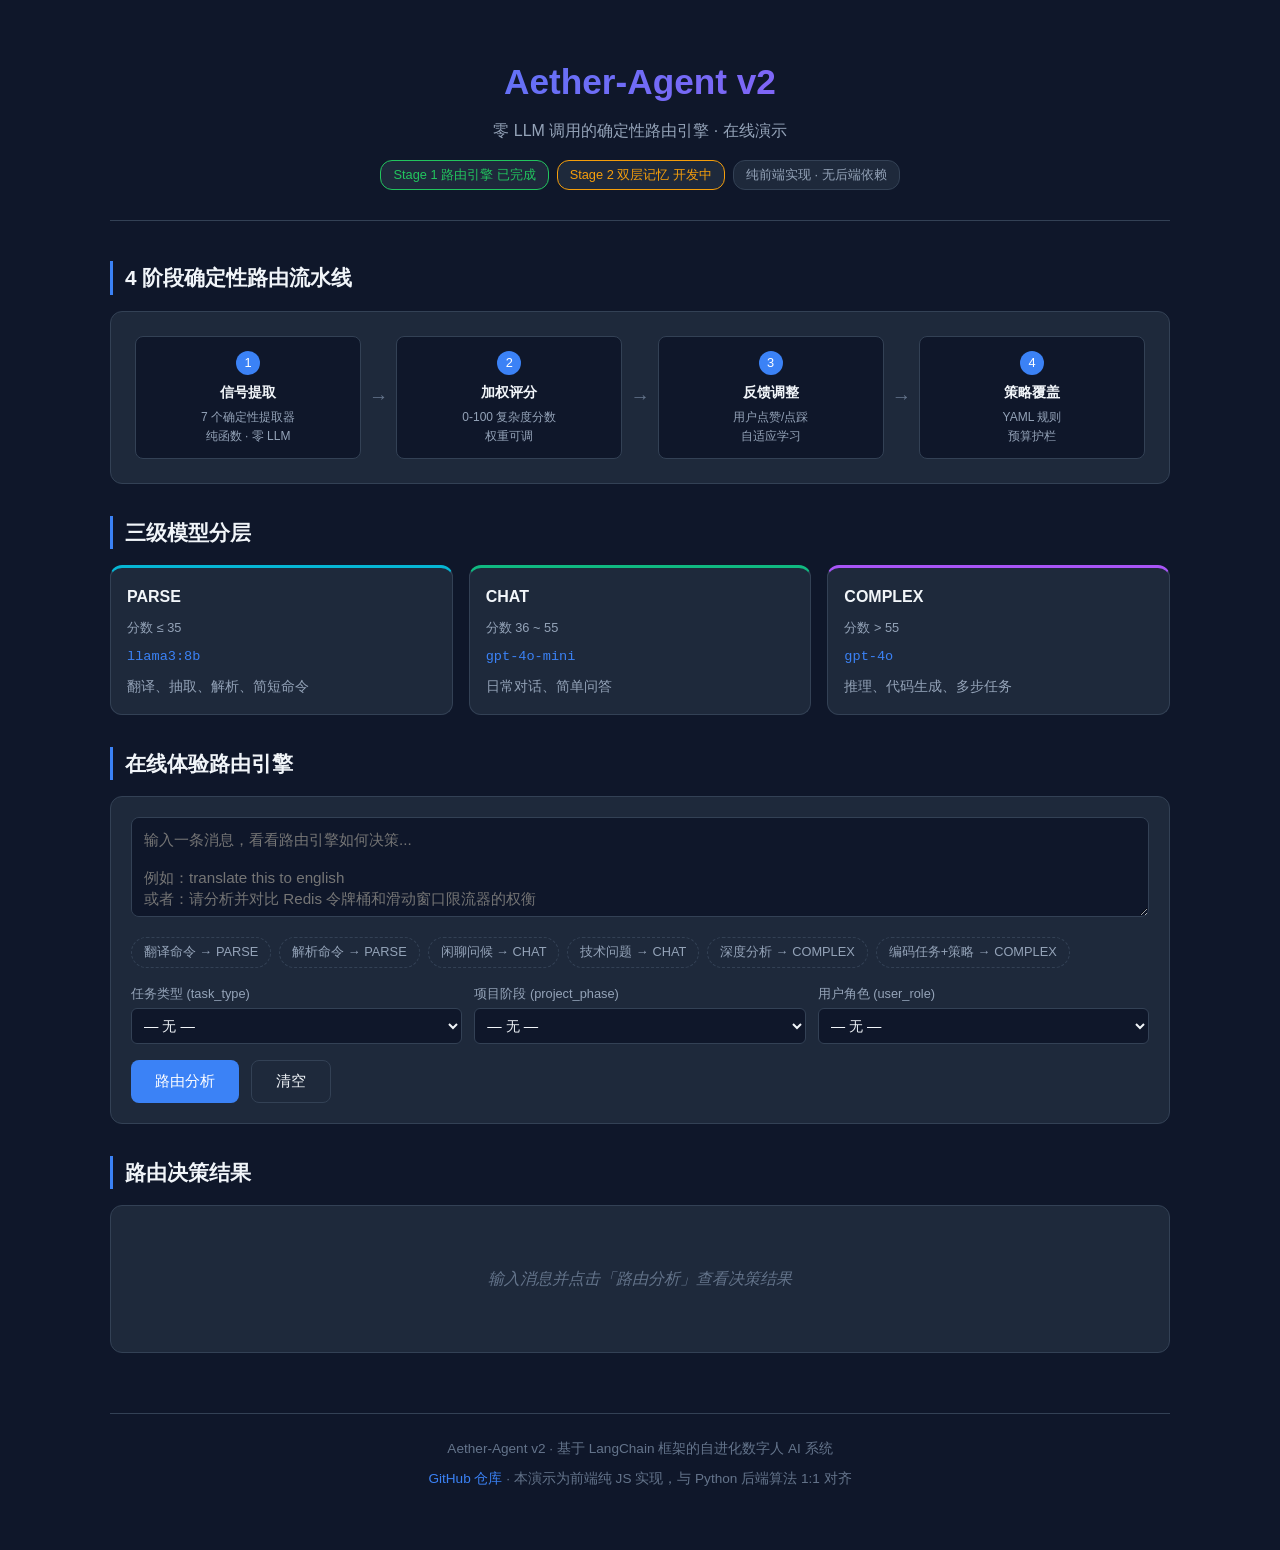
==== demo/index.html @ acd53a23 "feat: add web demo with GitHub Pages deployment. Pure HTML/JS implementation of routing engine (1:1 " ====
<!DOCTYPE html>
<html lang="zh-CN">
<head>
  <meta charset="UTF-8">
  <meta name="viewport" content="width=device-width, initial-scale=1.0">
  <title>Aether-Agent v2 — 路由引擎演示</title>
  <meta name="description" content="零 LLM 调用的确定性路由引擎在线演示">
  <link rel="stylesheet" href="css/styles.css">
</head>
<body>
  <div class="container">

    <!-- ========== Header ========== -->
    <header>
      <h1>Aether-Agent v2</h1>
      <p class="subtitle">零 LLM 调用的确定性路由引擎 · 在线演示</p>
      <div class="badges">
        <span class="badge stage-done">Stage 1 路由引擎 已完成</span>
        <span class="badge stage-wip">Stage 2 双层记忆 开发中</span>
        <span class="badge">纯前端实现 · 无后端依赖</span>
      </div>
    </header>

    <!-- ========== 架构概览 ========== -->
    <section>
      <h2>4 阶段确定性路由流水线</h2>
      <div class="architecture">
        <div class="pipeline">
          <div class="pipeline-stage">
            <div class="stage-num">1</div>
            <div class="stage-name">信号提取</div>
            <div class="stage-desc">7 个确定性提取器<br>纯函数 · 零 LLM</div>
          </div>
          <div class="pipeline-arrow">→</div>
          <div class="pipeline-stage">
            <div class="stage-num">2</div>
            <div class="stage-name">加权评分</div>
            <div class="stage-desc">0-100 复杂度分数<br>权重可调</div>
          </div>
          <div class="pipeline-arrow">→</div>
          <div class="pipeline-stage">
            <div class="stage-num">3</div>
            <div class="stage-name">反馈调整</div>
            <div class="stage-desc">用户点赞/点踩<br>自适应学习</div>
          </div>
          <div class="pipeline-arrow">→</div>
          <div class="pipeline-stage">
            <div class="stage-num">4</div>
            <div class="stage-name">策略覆盖</div>
            <div class="stage-desc">YAML 规则<br>预算护栏</div>
          </div>
        </div>
      </div>
    </section>

    <!-- ========== Tier 说明 ========== -->
    <section>
      <h2>三级模型分层</h2>
      <div class="tier-cards">
        <div class="tier-card parse">
          <h3>PARSE</h3>
          <div class="tier-score">分数 ≤ 35</div>
          <div class="tier-model">llama3:8b</div>
          <div class="tier-use">翻译、抽取、解析、简短命令</div>
        </div>
        <div class="tier-card chat">
          <h3>CHAT</h3>
          <div class="tier-score">分数 36 ~ 55</div>
          <div class="tier-model">gpt-4o-mini</div>
          <div class="tier-use">日常对话、简单问答</div>
        </div>
        <div class="tier-card complex">
          <h3>COMPLEX</h3>
          <div class="tier-score">分数 > 55</div>
          <div class="tier-model">gpt-4o</div>
          <div class="tier-use">推理、代码生成、多步任务</div>
        </div>
      </div>
    </section>

    <!-- ========== 交互演示区 ========== -->
    <section>
      <h2>在线体验路由引擎</h2>
      <div class="input-card">
        <textarea id="message-input" placeholder="输入一条消息，看看路由引擎如何决策...&#10;&#10;例如：translate this to english&#10;或者：请分析并对比 Redis 令牌桶和滑动窗口限流器的权衡"></textarea>

        <div class="examples">
          <button class="example-btn" data-msg="translate this to english">翻译命令 → PARSE</button>
          <button class="example-btn" data-msg="parse this JSON for me">解析命令 → PARSE</button>
          <button class="example-btn" data-msg="hello, how are you today?">闲聊问候 → CHAT</button>
          <button class="example-btn" data-msg="how do I build a rate limiter in Redis?">技术问题 → CHAT</button>
          <button class="example-btn" data-msg="Please analyze and compare the trade-offs between a Redis token bucket and a sliding window rate limiter. Walk through the design step by step.">深度分析 → COMPLEX</button>
          <button class="example-btn" data-msg="fix this bug" data-task-type="coding" data-phase="implementation">编码任务+策略 → COMPLEX</button>
        </div>

        <div class="context-grid">
          <label>
            <span>任务类型 (task_type)</span>
            <select id="task-type">
              <option value="">— 无 —</option>
              <option value="coding">coding</option>
              <option value="support">support</option>
              <option value="general">general</option>
            </select>
          </label>
          <label>
            <span>项目阶段 (project_phase)</span>
            <select id="project-phase">
              <option value="">— 无 —</option>
              <option value="planning">planning</option>
              <option value="implementation">implementation</option>
              <option value="testing">testing</option>
            </select>
          </label>
          <label>
            <span>用户角色 (user_role)</span>
            <select id="user-role">
              <option value="">— 无 —</option>
              <option value="engineer">engineer</option>
              <option value="analyst">analyst</option>
              <option value="user">user</option>
            </select>
          </label>
        </div>

        <div class="button-row">
          <button class="primary" id="route-btn">路由分析</button>
          <button class="secondary" id="clear-btn">清空</button>
        </div>
      </div>
    </section>

    <!-- ========== 结果展示 ========== -->
    <section>
      <h2>路由决策结果</h2>
      <div class="result-card" id="result-card">
        <div class="result-empty">输入消息并点击「路由分析」查看决策结果</div>
      </div>
    </section>

    <!-- ========== Footer ========== -->
    <footer>
      <p>Aether-Agent v2 · 基于 LangChain 框架的自进化数字人 AI 系统</p>
      <p style="margin-top: 8px;">
        <a href="https://github.com/entropy-reverser/Aether-Agent" target="_blank" rel="noopener">GitHub 仓库</a>
        · 本演示为前端纯 JS 实现，与 Python 后端算法 1:1 对齐
      </p>
    </footer>

  </div>

  <script src="js/routing-engine.js"></script>
  <script>
    // ========== UI 交互逻辑 ==========
    const $ = (id) => document.getElementById(id);
    const messageInput = $("message-input");
    const routeBtn = $("route-btn");
    const clearBtn = $("clear-btn");
    const resultCard = $("result-card");
    const taskTypeSel = $("task-type");
    const projectPhaseSel = $("project-phase");
    const userRoleSel = $("user-role");

    // 示例按钮：点击填充消息和上下文
    document.querySelectorAll(".example-btn").forEach((btn) => {
      btn.addEventListener("click", () => {
        messageInput.value = btn.dataset.msg;
        if (btn.dataset.taskType) taskTypeSel.value = btn.dataset.taskType;
        if (btn.dataset.phase) projectPhaseSel.value = btn.dataset.phase;
        messageInput.focus();
      });
    });

    // 清空按钮
    clearBtn.addEventListener("click", () => {
      messageInput.value = "";
      taskTypeSel.value = "";
      projectPhaseSel.value = "";
      userRoleSel.value = "";
      resultCard.innerHTML = '<div class="result-empty">输入消息并点击「路由分析」查看决策结果</div>';
    });

    // 路由分析按钮
    routeBtn.addEventListener("click", () => {
      const message = messageInput.value.trim();
      if (!message) {
        alert("请输入消息内容");
        return;
      }

      const ctx = {
        taskType: taskTypeSel.value || null,
        projectPhase: projectPhaseSel.value || null,
        userRole: userRoleSel.value || null,
      };

      try {
        const decision = window.AetherEngine.route(message, ctx);
        renderResult(decision, message);
      } catch (err) {
        resultCard.innerHTML = `<div class="result-empty" style="color: var(--danger);">错误: ${err.message}</div>`;
      }
    });

    // 回车快捷键 (Ctrl+Enter)
    messageInput.addEventListener("keydown", (e) => {
      if (e.key === "Enter" && (e.ctrlKey || e.metaKey)) {
        routeBtn.click();
      }
    });

    // ========== 渲染结果 ==========
    function renderResult(decision, originalMessage) {
      const tier = decision.tier;
      const overrideTag = decision.overridden
        ? '<span class="override-tag">策略覆盖</span>'
        : "";

      // 信号分解表
      const signalsRows = decision.signalResults.map((s) => {
        const weight = window.AetherEngine.SIGNAL_WEIGHTS[s.name] || 0;
        const weightedPts = (s.contribution * weight).toFixed(4);
        const barClass = s.contribution > 0 ? "contrib-positive"
                       : s.contribution < 0 ? "contrib-negative"
                       : "contrib-zero";
        const barWidth = Math.min(60, Math.abs(s.contribution) * 60);
        const sign = s.contribution > 0 ? "+" : "";
        return `
          <tr>
            <td><code>${s.name}</code></td>
            <td>${s.raw}</td>
            <td>
              <span class="contrib-bar ${barClass}" style="width: ${barWidth}px"></span>
              ${sign}${s.contribution.toFixed(3)}
            </td>
            <td>${weight.toFixed(2)}</td>
            <td>${weightedPts}</td>
            <td style="color: var(--text-muted); font-size: 0.8rem;">${s.note}</td>
          </tr>
        `;
      }).join("");

      // 审计追踪
      const auditLines = decision.auditReasons.map((r) =>
        `<div class="line">${r}</div>`
      ).join("");

      resultCard.innerHTML = `
        <div class="result-header">
          <span class="tier-badge ${tier.name}">
            <span class="tier-dot"></span>
            ${tier.name} · ${tier.label}
          </span>
          ${overrideTag}
          <div class="result-meta">
            <span>分数: <strong>${decision.score.toFixed(1)}</strong>/100</span>
            <span>模型: <strong>${decision.model}</strong></span>
          </div>
        </div>

        <table class="signals-table">
          <thead>
            <tr>
              <th>信号</th>
              <th>原始值</th>
              <th>贡献值</th>
              <th>权重</th>
              <th>加权分</th>
              <th>说明</th>
            </tr>
          </thead>
          <tbody>${signalsRows}</tbody>
        </table>

        <div class="audit-trail">
          <div style="color: var(--text-muted); margin-bottom: 4px; font-size: 0.8rem;">审计追踪:</div>
          ${auditLines}
        </div>

        <div class="feedback-row">
          <span>这个路由决策是否合理?</span>
          <button class="feedback-btn up" id="fb-up">👍 合理</button>
          <button class="feedback-btn down" id="fb-down">👎 不合理</button>
          <span class="feedback-msg" id="fb-msg"></span>
        </div>
      `;

      // 绑定反馈按钮
      const fbMsg = $("fb-msg");
      $("fb-up").addEventListener("click", () => {
        window.AetherEngine.recordFeedback(originalMessage, true);
        fbMsg.textContent = "已记录正向反馈，后续相似消息分数将微调上升";
        fbMsg.style.color = "var(--success)";
        disableFeedbackBtns();
      });
      $("fb-down").addEventListener("click", () => {
        window.AetherEngine.recordFeedback(originalMessage, false);
        fbMsg.textContent = "已记录负向反馈，后续相似消息分数将微调下降";
        fbMsg.style.color = "var(--danger)";
        disableFeedbackBtns();
      });

      function disableFeedbackBtns() {
        $("fb-up").disabled = true;
        $("fb-down").disabled = true;
      }
    }
  </script>
</body>
</html>
---- demo/css/styles.css ----
/* Aether-Agent v2 Demo — 样式表 */

:root {
  --bg-primary: #0f172a;
  --bg-secondary: #1e293b;
  --bg-card: #1e293b;
  --bg-input: #0f172a;
  --border: #334155;
  --text-primary: #f1f5f9;
  --text-secondary: #94a3b8;
  --text-muted: #64748b;
  --accent: #3b82f6;
  --accent-hover: #2563eb;
  --parse-color: #06b6d4;
  --chat-color: #10b981;
  --complex-color: #a855f7;
  --success: #22c55e;
  --warning: #f59e0b;
  --danger: #ef4444;
  --code-bg: #0f172a;
}

* {
  margin: 0;
  padding: 0;
  box-sizing: border-box;
}

body {
  font-family: -apple-system, BlinkMacSystemFont, "Segoe UI", "PingFang SC",
    "Hiragino Sans GB", "Microsoft YaHei", sans-serif;
  background: var(--bg-primary);
  color: var(--text-primary);
  line-height: 1.6;
  min-height: 100vh;
}

.container {
  max-width: 1100px;
  margin: 0 auto;
  padding: 24px 20px 60px;
}

/* ========== Header ========== */
header {
  text-align: center;
  margin-bottom: 40px;
  padding: 30px 0;
  border-bottom: 1px solid var(--border);
}

header h1 {
  font-size: 2.2rem;
  font-weight: 700;
  background: linear-gradient(135deg, #3b82f6 0%, #a855f7 100%);
  -webkit-background-clip: text;
  -webkit-text-fill-color: transparent;
  background-clip: text;
  margin-bottom: 8px;
}

header .subtitle {
  color: var(--text-secondary);
  font-size: 1rem;
}

header .badges {
  margin-top: 16px;
  display: flex;
  justify-content: center;
  gap: 8px;
  flex-wrap: wrap;
}

.badge {
  display: inline-block;
  padding: 4px 12px;
  background: var(--bg-secondary);
  border: 1px solid var(--border);
  border-radius: 12px;
  font-size: 0.8rem;
  color: var(--text-secondary);
}

.badge.stage-done { color: var(--success); border-color: var(--success); }
.badge.stage-wip { color: var(--warning); border-color: var(--warning); }

/* ========== Section ========== */
section {
  margin-bottom: 32px;
}

section h2 {
  font-size: 1.3rem;
  margin-bottom: 16px;
  padding-left: 12px;
  border-left: 3px solid var(--accent);
}

/* ========== 输入区 ========== */
.input-card {
  background: var(--bg-card);
  border: 1px solid var(--border);
  border-radius: 12px;
  padding: 20px;
}

textarea#message-input {
  width: 100%;
  min-height: 100px;
  background: var(--bg-input);
  border: 1px solid var(--border);
  border-radius: 8px;
  padding: 12px;
  color: var(--text-primary);
  font-family: inherit;
  font-size: 0.95rem;
  resize: vertical;
  transition: border-color 0.2s;
}

textarea#message-input:focus {
  outline: none;
  border-color: var(--accent);
}

.context-grid {
  display: grid;
  grid-template-columns: repeat(auto-fit, minmax(180px, 1fr));
  gap: 12px;
  margin-top: 16px;
}

.context-grid label {
  display: block;
}

.context-grid label span {
  display: block;
  font-size: 0.8rem;
  color: var(--text-secondary);
  margin-bottom: 4px;
}

.context-grid select {
  width: 100%;
  background: var(--bg-input);
  border: 1px solid var(--border);
  border-radius: 6px;
  padding: 8px;
  color: var(--text-primary);
  font-size: 0.9rem;
  cursor: pointer;
}

.context-grid select:focus {
  outline: none;
  border-color: var(--accent);
}

.button-row {
  display: flex;
  gap: 12px;
  margin-top: 16px;
  flex-wrap: wrap;
}

button {
  padding: 10px 24px;
  border: none;
  border-radius: 8px;
  font-size: 0.95rem;
  font-weight: 500;
  cursor: pointer;
  transition: all 0.2s;
  font-family: inherit;
}

button.primary {
  background: var(--accent);
  color: white;
}

button.primary:hover {
  background: var(--accent-hover);
}

button.secondary {
  background: var(--bg-secondary);
  color: var(--text-primary);
  border: 1px solid var(--border);
}

button.secondary:hover {
  border-color: var(--accent);
}

button:disabled {
  opacity: 0.5;
  cursor: not-allowed;
}

/* ========== 示例按钮 ========== */
.examples {
  display: flex;
  gap: 8px;
  flex-wrap: wrap;
  margin-top: 12px;
}

.example-btn {
  padding: 6px 12px;
  background: transparent;
  border: 1px dashed var(--border);
  border-radius: 16px;
  color: var(--text-secondary);
  font-size: 0.8rem;
  cursor: pointer;
  transition: all 0.2s;
}

.example-btn:hover {
  border-color: var(--accent);
  color: var(--accent);
}

/* ========== 结果展示 ========== */
.result-card {
  background: var(--bg-card);
  border: 1px solid var(--border);
  border-radius: 12px;
  padding: 20px;
  min-height: 120px;
}

.result-empty {
  text-align: center;
  color: var(--text-muted);
  padding: 40px 0;
  font-style: italic;
}

.result-header {
  display: flex;
  align-items: center;
  gap: 16px;
  padding-bottom: 16px;
  border-bottom: 1px solid var(--border);
  margin-bottom: 16px;
  flex-wrap: wrap;
}

.tier-badge {
  display: inline-flex;
  align-items: center;
  gap: 6px;
  padding: 6px 14px;
  border-radius: 20px;
  font-weight: 600;
  font-size: 0.9rem;
  color: white;
}

.tier-badge.PARSE { background: var(--parse-color); }
.tier-badge.CHAT { background: var(--chat-color); }
.tier-badge.COMPLEX { background: var(--complex-color); }

.tier-dot {
  width: 8px;
  height: 8px;
  border-radius: 50%;
  background: white;
}

.result-meta {
  display: flex;
  gap: 20px;
  flex-wrap: wrap;
  font-size: 0.9rem;
  color: var(--text-secondary);
}

.result-meta strong {
  color: var(--text-primary);
}

.override-tag {
  display: inline-block;
  padding: 2px 8px;
  background: rgba(245, 158, 11, 0.15);
  color: var(--warning);
  border: 1px solid var(--warning);
  border-radius: 4px;
  font-size: 0.75rem;
  margin-left: 8px;
}

/* ========== 信号分解表 ========== */
.signals-table {
  width: 100%;
  border-collapse: collapse;
  margin-top: 16px;
}

.signals-table th,
.signals-table td {
  padding: 10px 12px;
  text-align: left;
  border-bottom: 1px solid var(--border);
  font-size: 0.9rem;
}

.signals-table th {
  color: var(--text-secondary);
  font-weight: 500;
  font-size: 0.8rem;
  text-transform: uppercase;
  letter-spacing: 0.5px;
}

.contrib-bar {
  display: inline-block;
  height: 6px;
  border-radius: 3px;
  vertical-align: middle;
  margin-right: 8px;
}

.contrib-positive { background: var(--success); }
.contrib-negative { background: var(--danger); }
.contrib-zero { background: var(--text-muted); }

/* ========== 审计追踪 ========== */
.audit-trail {
  margin-top: 16px;
  padding: 12px;
  background: var(--code-bg);
  border-radius: 8px;
  font-family: "SF Mono", Monaco, "Cascadia Code", "Roboto Mono", monospace;
  font-size: 0.85rem;
}

.audit-trail .line {
  padding: 2px 0;
  color: var(--text-secondary);
}

.audit-trail .line::before {
  content: "→ ";
  color: var(--accent);
}

/* ========== 反馈区 ========== */
.feedback-row {
  display: flex;
  gap: 12px;
  margin-top: 16px;
  align-items: center;
}

.feedback-row span {
  color: var(--text-secondary);
  font-size: 0.9rem;
}

button.feedback-btn {
  padding: 8px 16px;
  font-size: 0.9rem;
}

button.feedback-btn.up { background: rgba(34, 197, 94, 0.15); color: var(--success); border: 1px solid var(--success); }
button.feedback-btn.down { background: rgba(239, 68, 68, 0.15); color: var(--danger); border: 1px solid var(--danger); }

button.feedback-btn:hover:not(:disabled) {
  background: rgba(34, 197, 94, 0.3);
}

button.feedback-btn.down:hover:not(:disabled) {
  background: rgba(239, 68, 68, 0.3);
}

.feedback-msg {
  font-size: 0.85rem;
  color: var(--text-secondary);
  margin-left: 8px;
}

/* ========== 架构图 ========== */
.architecture {
  background: var(--bg-card);
  border: 1px solid var(--border);
  border-radius: 12px;
  padding: 24px;
}

.pipeline {
  display: flex;
  align-items: center;
  justify-content: space-between;
  gap: 8px;
  flex-wrap: wrap;
}

.pipeline-stage {
  flex: 1;
  min-width: 140px;
  background: var(--bg-input);
  border: 1px solid var(--border);
  border-radius: 8px;
  padding: 12px;
  text-align: center;
}

.pipeline-stage .stage-num {
  display: inline-block;
  width: 24px;
  height: 24px;
  line-height: 24px;
  background: var(--accent);
  color: white;
  border-radius: 50%;
  font-size: 0.8rem;
  margin-bottom: 6px;
}

.pipeline-stage .stage-name {
  font-weight: 600;
  font-size: 0.9rem;
  margin-bottom: 4px;
}

.pipeline-stage .stage-desc {
  font-size: 0.75rem;
  color: var(--text-secondary);
}

.pipeline-arrow {
  color: var(--text-muted);
  font-size: 1.2rem;
}

/* ========== Tier 说明 ========== */
.tier-cards {
  display: grid;
  grid-template-columns: repeat(auto-fit, minmax(240px, 1fr));
  gap: 16px;
}

.tier-card {
  background: var(--bg-card);
  border: 1px solid var(--border);
  border-radius: 12px;
  padding: 16px;
  border-top: 3px solid;
}

.tier-card.parse { border-top-color: var(--parse-color); }
.tier-card.chat { border-top-color: var(--chat-color); }
.tier-card.complex { border-top-color: var(--complex-color); }

.tier-card h3 {
  font-size: 1rem;
  margin-bottom: 8px;
  display: flex;
  align-items: center;
  gap: 8px;
}

.tier-card .tier-score {
  font-size: 0.8rem;
  color: var(--text-secondary);
  margin-bottom: 8px;
}

.tier-card .tier-model {
  font-family: monospace;
  font-size: 0.85rem;
  color: var(--accent);
  margin-bottom: 8px;
}

.tier-card .tier-use {
  font-size: 0.85rem;
  color: var(--text-secondary);
}

/* ========== Footer ========== */
footer {
  text-align: center;
  margin-top: 60px;
  padding-top: 24px;
  border-top: 1px solid var(--border);
  color: var(--text-muted);
  font-size: 0.85rem;
}

footer a {
  color: var(--accent);
  text-decoration: none;
}

footer a:hover {
  text-decoration: underline;
}

/* ========== 响应式 ========== */
@media (max-width: 640px) {
  header h1 { font-size: 1.6rem; }
  .pipeline { flex-direction: column; }
  .pipeline-arrow { transform: rotate(90deg); }
  .result-meta { flex-direction: column; gap: 4px; }
}
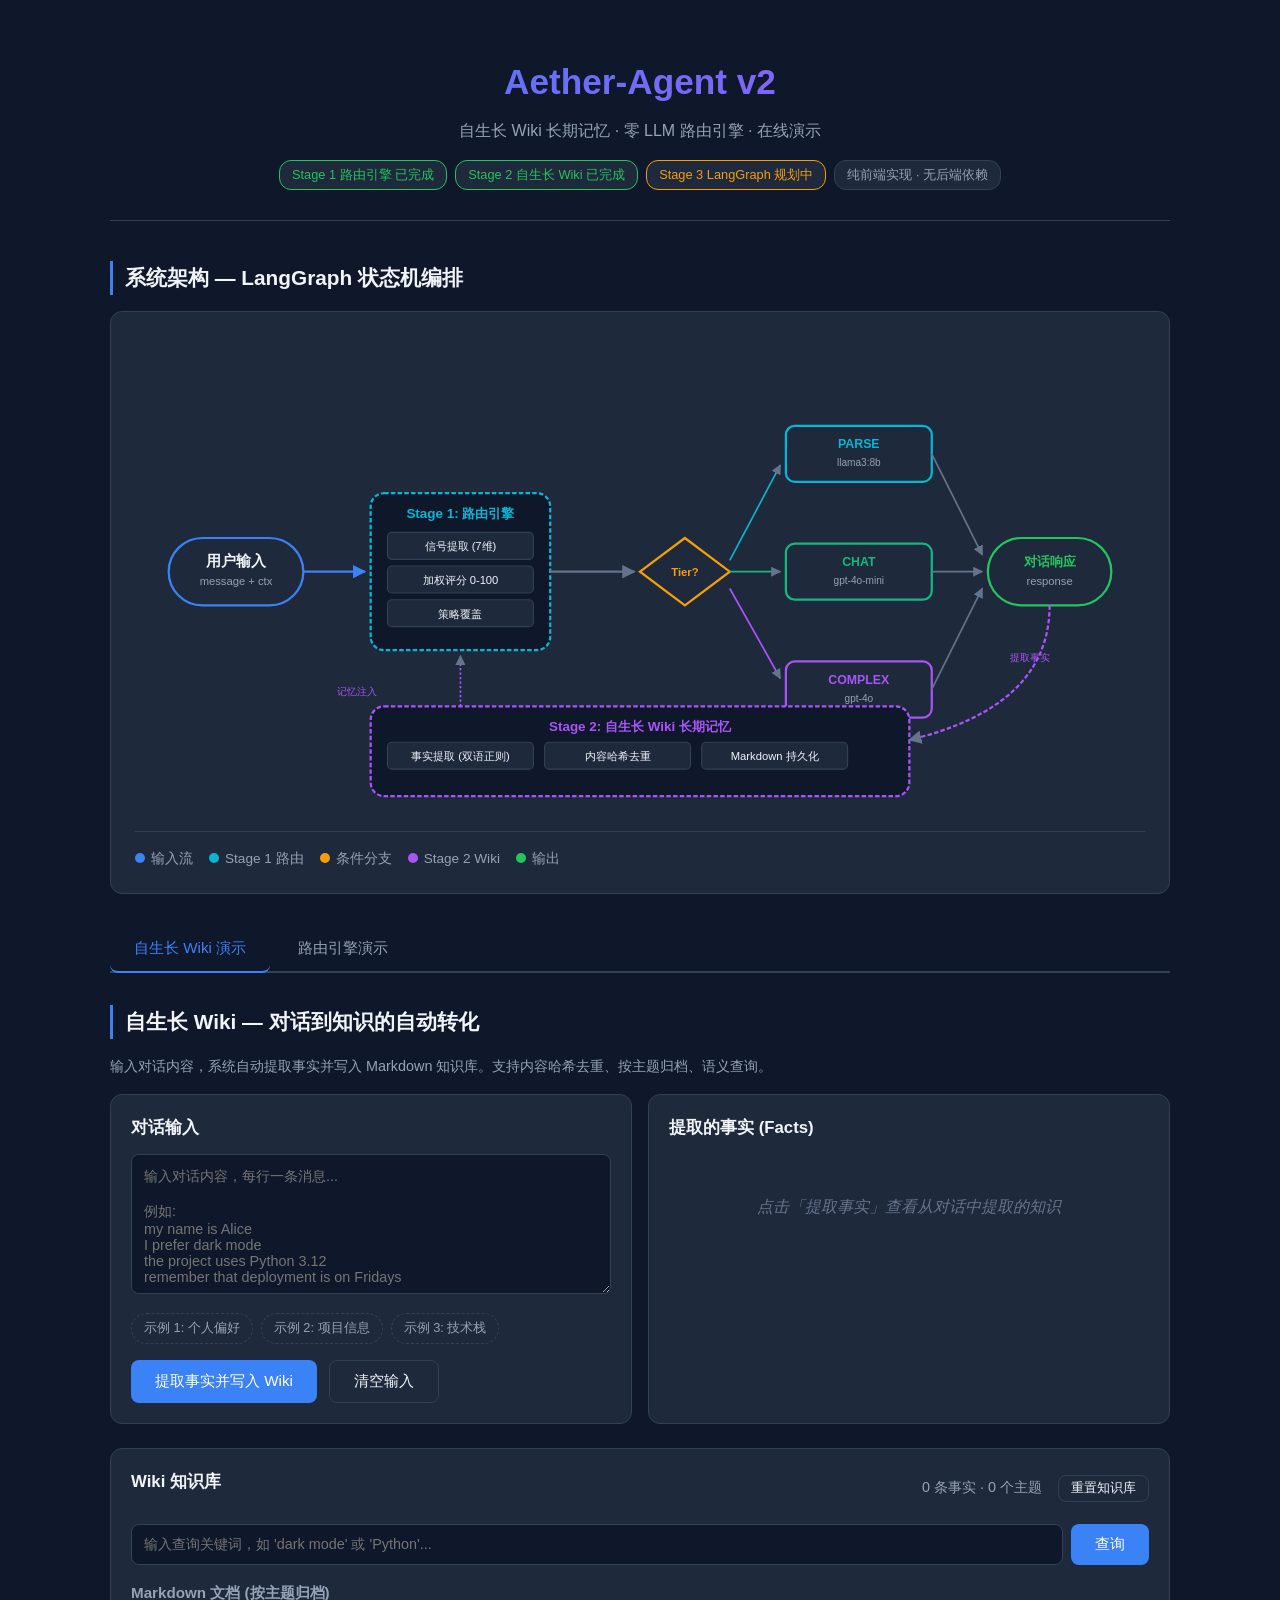
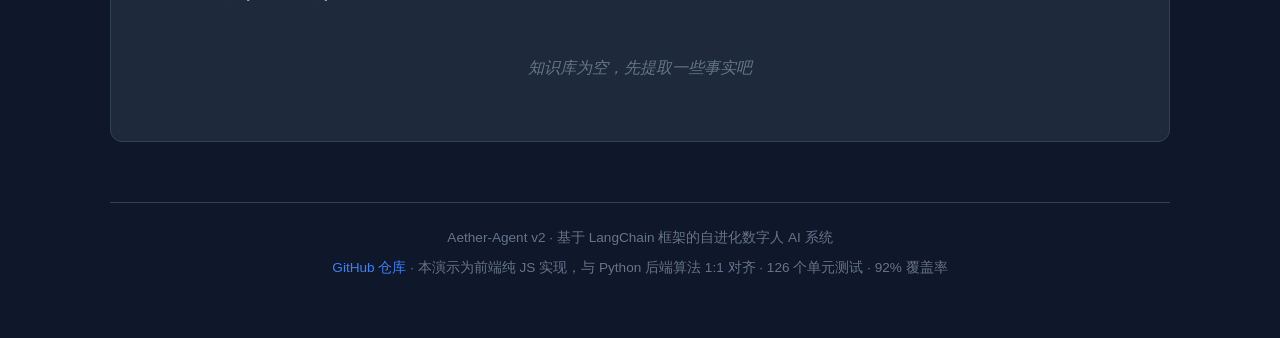
==== commit 176c81a6: "feat: add Stage 2 wiki demo and LangGraph architecture diagram" ====
--- a/demo/index.html
+++ b/demo/index.html
@@ -3,8 +3,8 @@
 <head>
   <meta charset="UTF-8">
   <meta name="viewport" content="width=device-width, initial-scale=1.0">
-  <title>Aether-Agent v2 — 路由引擎演示</title>
-  <meta name="description" content="零 LLM 调用的确定性路由引擎在线演示">
+  <title>Aether-Agent v2 — 自生长 Wiki + 路由引擎演示</title>
+  <meta name="description" content="零 LLM 路由引擎 + 自生长 Wiki 长期记忆系统在线演示">
   <link rel="stylesheet" href="css/styles.css">
 </head>
 <body>
@@ -13,89 +13,207 @@
     <!-- ========== Header ========== -->
     <header>
       <h1>Aether-Agent v2</h1>
-      <p class="subtitle">零 LLM 调用的确定性路由引擎 · 在线演示</p>
+      <p class="subtitle">自生长 Wiki 长期记忆 · 零 LLM 路由引擎 · 在线演示</p>
       <div class="badges">
         <span class="badge stage-done">Stage 1 路由引擎 已完成</span>
-        <span class="badge stage-wip">Stage 2 双层记忆 开发中</span>
+        <span class="badge stage-done">Stage 2 自生长 Wiki 已完成</span>
+        <span class="badge stage-wip">Stage 3 LangGraph 规划中</span>
         <span class="badge">纯前端实现 · 无后端依赖</span>
       </div>
     </header>
 
-    <!-- ========== 架构概览 ========== -->
+    <!-- ========== 系统架构图 (LangGraph 状态机) ========== -->
     <section>
-      <h2>4 阶段确定性路由流水线</h2>
+      <h2>系统架构 — LangGraph 状态机编排</h2>
       <div class="architecture">
-        <div class="pipeline">
-          <div class="pipeline-stage">
-            <div class="stage-num">1</div>
-            <div class="stage-name">信号提取</div>
-            <div class="stage-desc">7 个确定性提取器<br>纯函数 · 零 LLM</div>
-          </div>
-          <div class="pipeline-arrow">→</div>
-          <div class="pipeline-stage">
-            <div class="stage-num">2</div>
-            <div class="stage-name">加权评分</div>
-            <div class="stage-desc">0-100 复杂度分数<br>权重可调</div>
-          </div>
-          <div class="pipeline-arrow">→</div>
-          <div class="pipeline-stage">
-            <div class="stage-num">3</div>
-            <div class="stage-name">反馈调整</div>
-            <div class="stage-desc">用户点赞/点踩<br>自适应学习</div>
-          </div>
-          <div class="pipeline-arrow">→</div>
-          <div class="pipeline-stage">
-            <div class="stage-num">4</div>
-            <div class="stage-name">策略覆盖</div>
-            <div class="stage-desc">YAML 规则<br>预算护栏</div>
-          </div>
+        <div class="graph-canvas">
+          <svg viewBox="0 0 900 420" class="graph-svg" xmlns="http://www.w3.org/2000/svg">
+            <defs>
+              <marker id="arrow" viewBox="0 0 10 10" refX="9" refY="5"
+                      markerWidth="6" markerHeight="6" orient="auto-start-reverse">
+                <path d="M 0 0 L 10 5 L 0 10 z" fill="#64748b"/>
+              </marker>
+              <marker id="arrow-accent" viewBox="0 0 10 10" refX="9" refY="5"
+                      markerWidth="6" markerHeight="6" orient="auto-start-reverse">
+                <path d="M 0 0 L 10 5 L 0 10 z" fill="#3b82f6"/>
+              </marker>
+            </defs>
+
+            <!-- 用户输入 -->
+            <g class="graph-node input-node">
+              <rect x="30" y="180" width="120" height="60" rx="30" fill="#1e293b" stroke="#3b82f6" stroke-width="2"/>
+              <text x="90" y="205" text-anchor="middle" fill="#f1f5f9" font-size="13" font-weight="600">用户输入</text>
+              <text x="90" y="222" text-anchor="middle" fill="#94a3b8" font-size="10">message + ctx</text>
+            </g>
+
+            <!-- 路由引擎 (Stage 1) -->
+            <g class="graph-node">
+              <rect x="210" y="140" width="160" height="140" rx="12" fill="#0f172a" stroke="#06b6d4" stroke-width="2" stroke-dasharray="4 2"/>
+              <text x="290" y="162" text-anchor="middle" fill="#06b6d4" font-size="12" font-weight="600">Stage 1: 路由引擎</text>
+              <rect x="225" y="175" width="130" height="24" rx="4" fill="#1e293b" stroke="#334155"/>
+              <text x="290" y="191" text-anchor="middle" fill="#f1f5f9" font-size="10">信号提取 (7维)</text>
+              <rect x="225" y="205" width="130" height="24" rx="4" fill="#1e293b" stroke="#334155"/>
+              <text x="290" y="221" text-anchor="middle" fill="#f1f5f9" font-size="10">加权评分 0-100</text>
+              <rect x="225" y="235" width="130" height="24" rx="4" fill="#1e293b" stroke="#334155"/>
+              <text x="290" y="251" text-anchor="middle" fill="#f1f5f9" font-size="10">策略覆盖</text>
+            </g>
+
+            <!-- 条件分支 -->
+            <g class="graph-node decision-node">
+              <polygon points="450,210 490,180 530,210 490,240" fill="#1e293b" stroke="#f59e0b" stroke-width="2"/>
+              <text x="490" y="214" text-anchor="middle" fill="#f59e0b" font-size="10" font-weight="600">Tier?</text>
+            </g>
+
+            <!-- 三个模型层级 -->
+            <g class="graph-node">
+              <rect x="580" y="80" width="130" height="50" rx="8" fill="#1e293b" stroke="#06b6d4" stroke-width="2"/>
+              <text x="645" y="100" text-anchor="middle" fill="#06b6d4" font-size="11" font-weight="600">PARSE</text>
+              <text x="645" y="116" text-anchor="middle" fill="#94a3b8" font-size="9">llama3:8b</text>
+            </g>
+            <g class="graph-node">
+              <rect x="580" y="185" width="130" height="50" rx="8" fill="#1e293b" stroke="#10b981" stroke-width="2"/>
+              <text x="645" y="205" text-anchor="middle" fill="#10b981" font-size="11" font-weight="600">CHAT</text>
+              <text x="645" y="221" text-anchor="middle" fill="#94a3b8" font-size="9">gpt-4o-mini</text>
+            </g>
+            <g class="graph-node">
+              <rect x="580" y="290" width="130" height="50" rx="8" fill="#1e293b" stroke="#a855f7" stroke-width="2"/>
+              <text x="645" y="310" text-anchor="middle" fill="#a855f7" font-size="11" font-weight="600">COMPLEX</text>
+              <text x="645" y="326" text-anchor="middle" fill="#94a3b8" font-size="9">gpt-4o</text>
+            </g>
+
+            <!-- 对话响应 -->
+            <g class="graph-node">
+              <rect x="760" y="180" width="110" height="60" rx="30" fill="#1e293b" stroke="#22c55e" stroke-width="2"/>
+              <text x="815" y="205" text-anchor="middle" fill="#22c55e" font-size="12" font-weight="600">对话响应</text>
+              <text x="815" y="222" text-anchor="middle" fill="#94a3b8" font-size="10">response</text>
+            </g>
+
+            <!-- Stage 2: Wiki 长期记忆 -->
+            <g class="graph-node wiki-node">
+              <rect x="210" y="330" width="480" height="80" rx="12" fill="#0f172a" stroke="#a855f7" stroke-width="2" stroke-dasharray="4 2"/>
+              <text x="450" y="352" text-anchor="middle" fill="#a855f7" font-size="12" font-weight="600">Stage 2: 自生长 Wiki 长期记忆</text>
+              <rect x="225" y="362" width="130" height="24" rx="4" fill="#1e293b" stroke="#334155"/>
+              <text x="290" y="378" text-anchor="middle" fill="#f1f5f9" font-size="10">事实提取 (双语正则)</text>
+              <rect x="365" y="362" width="130" height="24" rx="4" fill="#1e293b" stroke="#334155"/>
+              <text x="430" y="378" text-anchor="middle" fill="#f1f5f9" font-size="10">内容哈希去重</text>
+              <rect x="505" y="362" width="130" height="24" rx="4" fill="#1e293b" stroke="#334155"/>
+              <text x="570" y="378" text-anchor="middle" fill="#f1f5f9" font-size="10">Markdown 持久化</text>
+            </g>
+
+            <!-- 连线 -->
+            <line x1="150" y1="210" x2="205" y2="210" stroke="#3b82f6" stroke-width="2" marker-end="url(#arrow-accent)"/>
+            <line x1="370" y1="210" x2="445" y2="210" stroke="#64748b" stroke-width="2" marker-end="url(#arrow)"/>
+            <line x1="530" y1="200" x2="575" y2="115" stroke="#06b6d4" stroke-width="1.5" marker-end="url(#arrow)"/>
+            <line x1="530" y1="210" x2="575" y2="210" stroke="#10b981" stroke-width="1.5" marker-end="url(#arrow)"/>
+            <line x1="530" y1="225" x2="575" y2="305" stroke="#a855f7" stroke-width="1.5" marker-end="url(#arrow)"/>
+            <line x1="710" y1="105" x2="755" y2="195" stroke="#64748b" stroke-width="1.5" marker-end="url(#arrow)"/>
+            <line x1="710" y1="210" x2="755" y2="210" stroke="#64748b" stroke-width="1.5" marker-end="url(#arrow)"/>
+            <line x1="710" y1="315" x2="755" y2="225" stroke="#64748b" stroke-width="1.5" marker-end="url(#arrow)"/>
+
+            <!-- 响应 -> Wiki 提取 -->
+            <path d="M 815 240 Q 815 330 690 360" fill="none" stroke="#a855f7" stroke-width="2" stroke-dasharray="4 2" marker-end="url(#arrow)"/>
+            <text x="780" y="290" fill="#a855f7" font-size="9">提取事实</text>
+
+            <!-- Wiki -> 路由 (记忆注入) -->
+            <path d="M 290 330 Q 290 290 290 285" fill="none" stroke="#a855f7" stroke-width="1.5" stroke-dasharray="2 2" marker-end="url(#arrow)"/>
+            <text x="180" y="320" fill="#a855f7" font-size="9">记忆注入</text>
+          </svg>
+        </div>
+        <div class="graph-legend">
+          <span class="legend-item"><span class="legend-dot" style="background:#3b82f6"></span>输入流</span>
+          <span class="legend-item"><span class="legend-dot" style="background:#06b6d4"></span>Stage 1 路由</span>
+          <span class="legend-item"><span class="legend-dot" style="background:#f59e0b"></span>条件分支</span>
+          <span class="legend-item"><span class="legend-dot" style="background:#a855f7"></span>Stage 2 Wiki</span>
+          <span class="legend-item"><span class="legend-dot" style="background:#22c55e"></span>输出</span>
         </div>
       </div>
     </section>
 
-    <!-- ========== Tier 说明 ========== -->
+    <!-- ========== Tab 切换 ========== -->
     <section>
-      <h2>三级模型分层</h2>
-      <div class="tier-cards">
-        <div class="tier-card parse">
-          <h3>PARSE</h3>
-          <div class="tier-score">分数 ≤ 35</div>
-          <div class="tier-model">llama3:8b</div>
-          <div class="tier-use">翻译、抽取、解析、简短命令</div>
-        </div>
-        <div class="tier-card chat">
-          <h3>CHAT</h3>
-          <div class="tier-score">分数 36 ~ 55</div>
-          <div class="tier-model">gpt-4o-mini</div>
-          <div class="tier-use">日常对话、简单问答</div>
-        </div>
-        <div class="tier-card complex">
-          <h3>COMPLEX</h3>
-          <div class="tier-score">分数 > 55</div>
-          <div class="tier-model">gpt-4o</div>
-          <div class="tier-use">推理、代码生成、多步任务</div>
-        </div>
+      <div class="tab-bar">
+        <button class="tab-btn active" data-tab="wiki">自生长 Wiki 演示</button>
+        <button class="tab-btn" data-tab="routing">路由引擎演示</button>
       </div>
     </section>
 
-    <!-- ========== 交互演示区 ========== -->
-    <section>
-      <h2>在线体验路由引擎</h2>
+    <!-- ========== Tab 1: Wiki 自生长记忆演示 ========== -->
+    <section id="tab-wiki" class="tab-content active">
+      <h2>自生长 Wiki — 对话到知识的自动转化</h2>
+      <p class="section-desc">输入对话内容，系统自动提取事实并写入 Markdown 知识库。支持内容哈希去重、按主题归档、语义查询。</p>
+
+      <div class="wiki-grid">
+        <!-- 左侧: 对话输入 + 提取 -->
+        <div class="wiki-panel">
+          <h3>对话输入</h3>
+          <textarea id="wiki-input" placeholder="输入对话内容，每行一条消息...&#10;&#10;例如:&#10;my name is Alice&#10;I prefer dark mode&#10;the project uses Python 3.12&#10;remember that deployment is on Fridays"></textarea>
+
+          <div class="wiki-examples">
+            <button class="example-btn" data-wiki="my name is Alice&#10;I prefer dark mode&#10;I use Python 3.12&#10;the project uses FastAPI">示例 1: 个人偏好</button>
+            <button class="example-btn" data-wiki="我叫张三&#10;I prefer VS Code&#10;the project is a web service&#10;remember that API rate limit is 100/min">示例 2: 项目信息</button>
+            <button class="example-btn" data-wiki="I love TypeScript&#10;the project uses Docker&#10;I work with Kubernetes&#10;remember that backups run at 3am">示例 3: 技术栈</button>
+          </div>
+
+          <div class="button-row">
+            <button class="primary" id="wiki-extract-btn">提取事实并写入 Wiki</button>
+            <button class="secondary" id="wiki-clear-btn">清空输入</button>
+          </div>
+        </div>
+
+        <!-- 右侧: 提取结果 -->
+        <div class="wiki-panel">
+          <h3>提取的事实 (Facts)</h3>
+          <div id="wiki-facts-result" class="wiki-result-area">
+            <div class="result-empty">点击「提取事实」查看从对话中提取的知识</div>
+          </div>
+        </div>
+      </div>
+
+      <!-- Wiki 知识库浏览 -->
+      <div class="wiki-browser">
+        <div class="wiki-browser-header">
+          <h3>Wiki 知识库</h3>
+          <div class="wiki-stats">
+            <span id="wiki-fact-count">0</span> 条事实 ·
+            <span id="wiki-subject-count">0</span> 个主题
+            <button class="secondary small-btn" id="wiki-reset-btn">重置知识库</button>
+          </div>
+        </div>
+
+        <div class="wiki-query-row">
+          <input type="text" id="wiki-query-input" placeholder="输入查询关键词，如 'dark mode' 或 'Python'...">
+          <button class="primary" id="wiki-query-btn">查询</button>
+        </div>
+
+        <div id="wiki-query-result" class="wiki-query-result"></div>
+
+        <div class="wiki-docs-section">
+          <h4>Markdown 文档 (按主题归档)</h4>
+          <div id="wiki-docs" class="wiki-docs-grid">
+            <div class="result-empty">知识库为空，先提取一些事实吧</div>
+          </div>
+        </div>
+      </div>
+    </section>
+
+    <!-- ========== Tab 2: 路由引擎演示 ========== -->
+    <section id="tab-routing" class="tab-content">
+      <h2>路由引擎 — 零 LLM 模型选择</h2>
+      <p class="section-desc">输入消息，系统通过 7 维信号提取 + 加权评分自动选择最合适的模型层级。</p>
+
       <div class="input-card">
         <textarea id="message-input" placeholder="输入一条消息，看看路由引擎如何决策...&#10;&#10;例如：translate this to english&#10;或者：请分析并对比 Redis 令牌桶和滑动窗口限流器的权衡"></textarea>
 
         <div class="examples">
           <button class="example-btn" data-msg="translate this to english">翻译命令 → PARSE</button>
-          <button class="example-btn" data-msg="parse this JSON for me">解析命令 → PARSE</button>
           <button class="example-btn" data-msg="hello, how are you today?">闲聊问候 → CHAT</button>
-          <button class="example-btn" data-msg="how do I build a rate limiter in Redis?">技术问题 → CHAT</button>
           <button class="example-btn" data-msg="Please analyze and compare the trade-offs between a Redis token bucket and a sliding window rate limiter. Walk through the design step by step.">深度分析 → COMPLEX</button>
           <button class="example-btn" data-msg="fix this bug" data-task-type="coding" data-phase="implementation">编码任务+策略 → COMPLEX</button>
         </div>
 
         <div class="context-grid">
           <label>
-            <span>任务类型 (task_type)</span>
+            <span>任务类型</span>
             <select id="task-type">
               <option value="">— 无 —</option>
               <option value="coding">coding</option>
@@ -104,21 +222,19 @@
             </select>
           </label>
           <label>
-            <span>项目阶段 (project_phase)</span>
+            <span>项目阶段</span>
             <select id="project-phase">
               <option value="">— 无 —</option>
               <option value="planning">planning</option>
               <option value="implementation">implementation</option>
-              <option value="testing">testing</option>
             </select>
           </label>
           <label>
-            <span>用户角色 (user_role)</span>
+            <span>用户角色</span>
             <select id="user-role">
               <option value="">— 无 —</option>
               <option value="engineer">engineer</option>
               <option value="analyst">analyst</option>
-              <option value="user">user</option>
             </select>
           </label>
         </div>
@@ -128,11 +244,7 @@
           <button class="secondary" id="clear-btn">清空</button>
         </div>
       </div>
-    </section>
-
-    <!-- ========== 结果展示 ========== -->
-    <section>
-      <h2>路由决策结果</h2>
+
       <div class="result-card" id="result-card">
         <div class="result-empty">输入消息并点击「路由分析」查看决策结果</div>
       </div>
@@ -144,6 +256,7 @@
       <p style="margin-top: 8px;">
         <a href="https://github.com/entropy-reverser/Aether-Agent" target="_blank" rel="noopener">GitHub 仓库</a>
         · 本演示为前端纯 JS 实现，与 Python 后端算法 1:1 对齐
+        · 126 个单元测试 · 92% 覆盖率
       </p>
     </footer>
 
@@ -151,132 +264,205 @@
 
   <script src="js/routing-engine.js"></script>
   <script>
-    // ========== UI 交互逻辑 ==========
     const $ = (id) => document.getElementById(id);
+    const Aether = window.AetherEngine;
+    const wikiStore = new Aether.WikiStore();
+
+    // ========== Tab 切换 ==========
+    document.querySelectorAll(".tab-btn").forEach((btn) => {
+      btn.addEventListener("click", () => {
+        document.querySelectorAll(".tab-btn").forEach((b) => b.classList.remove("active"));
+        document.querySelectorAll(".tab-content").forEach((c) => c.classList.remove("active"));
+        btn.classList.add("active");
+        $("tab-" + btn.dataset.tab).classList.add("active");
+      });
+    });
+
+    // ========== Wiki Demo ==========
+    const wikiInput = $("wiki-input");
+    const wikiFactsResult = $("wiki-facts-result");
+
+    document.querySelectorAll("[data-wiki]").forEach((btn) => {
+      btn.addEventListener("click", () => {
+        wikiInput.value = btn.dataset.wiki.replace(/&#10;/g, "\n");
+      });
+    });
+
+    $("wiki-extract-btn").addEventListener("click", () => {
+      const text = wikiInput.value.trim();
+      if (!text) { alert("请输入对话内容"); return; }
+      const turns = text.split("\n").map((t) => t.trim()).filter(Boolean);
+      const facts = Aether.extractFromTurns(turns, 0.7);
+      const added = wikiStore.addFacts(facts);
+
+      // 渲染提取结果
+      if (facts.length === 0) {
+        wikiFactsResult.innerHTML = '<div class="result-empty">未提取到事实 — 尝试包含 "my name is", "I prefer", "the project uses" 等模式</div>';
+      } else {
+        wikiFactsResult.innerHTML = `
+          <div class="extract-summary">提取到 <strong>${facts.length}</strong> 条事实，新增 <strong>${added}</strong> 条（${facts.length - added} 条重复去重）</div>
+          <div class="facts-list">
+            ${facts.map((f) => `
+              <div class="fact-item ${wikiStore.listFacts().some((x) => x.id === f.id) ? "new" : "dup"}">
+                <div class="fact-header">
+                  <span class="fact-subject">${f.subject}</span>
+                  <span class="fact-predicate">${f.predicate}</span>
+                  <span class="fact-confidence">${(f.confidence * 100).toFixed(0)}%</span>
+                </div>
+                <div class="fact-object">${f.object}</div>
+                <div class="fact-id">id: ${f.id}</div>
+              </div>
+            `).join("")}
+          </div>
+        `;
+      }
+      refreshWikiBrowser();
+    });
+
+    $("wiki-clear-btn").addEventListener("click", () => {
+      wikiInput.value = "";
+      wikiFactsResult.innerHTML = '<div class="result-empty">点击「提取事实」查看从对话中提取的知识</div>';
+    });
+
+    $("wiki-query-btn").addEventListener("click", () => {
+      const q = $("wiki-query-input").value.trim();
+      if (!q) return;
+      const results = wikiStore.query(q, 10);
+      const container = $("wiki-query-result");
+      if (results.length === 0) {
+        container.innerHTML = '<div class="result-empty">无匹配结果</div>';
+      } else {
+        container.innerHTML = `
+          <div class="query-summary">找到 <strong>${results.length}</strong> 条相关事实</div>
+          <div class="query-list">
+            ${results.map((r) => `
+              <div class="query-hit">
+                <div class="hit-score-bar" style="width: ${r.score * 100}%"></div>
+                <div class="hit-content">
+                  <span class="hit-subject">${r.fact.subject}</span>
+                  <span class="hit-predicate">${r.fact.predicate}:</span>
+                  <span class="hit-object">${r.fact.object}</span>
+                  <span class="hit-score">${r.score.toFixed(3)}</span>
+                </div>
+              </div>
+            `).join("")}
+          </div>
+        `;
+      }
+    });
+
+    $("wiki-query-input").addEventListener("keydown", (e) => {
+      if (e.key === "Enter") $("wiki-query-btn").click();
+    });
+
+    $("wiki-reset-btn").addEventListener("click", () => {
+      if (confirm("确定清空所有 Wiki 知识库？")) {
+        wikiStore.clear();
+        refreshWikiBrowser();
+        $("wiki-query-result").innerHTML = "";
+        wikiFactsResult.innerHTML = '<div class="result-empty">知识库已清空</div>';
+      }
+    });
+
+    function refreshWikiBrowser() {
+      $("wiki-fact-count").textContent = wikiStore.count();
+      $("wiki-subject-count").textContent = wikiStore.listSubjects().length;
+      const docs = wikiStore.exportMarkdown();
+      const docsContainer = $("wiki-docs");
+      const subjects = Object.keys(docs);
+      if (subjects.length === 0) {
+        docsContainer.innerHTML = '<div class="result-empty">知识库为空，先提取一些事实吧</div>';
+      } else {
+        docsContainer.innerHTML = subjects.map((name) => `
+          <div class="wiki-doc-card">
+            <div class="doc-header">
+              <span class="doc-name">${name}.md</span>
+              <span class="doc-fact-count">${wikiStore.listFacts(name).length} facts</span>
+            </div>
+            <pre class="doc-content">${docs[name].replace(/</g, "&lt;")}</pre>
+          </div>
+        `).join("");
+      }
+    }
+
+    refreshWikiBrowser();
+
+    // ========== Routing Demo ==========
     const messageInput = $("message-input");
-    const routeBtn = $("route-btn");
-    const clearBtn = $("clear-btn");
-    const resultCard = $("result-card");
-    const taskTypeSel = $("task-type");
-    const projectPhaseSel = $("project-phase");
-    const userRoleSel = $("user-role");
-
-    // 示例按钮：点击填充消息和上下文
-    document.querySelectorAll(".example-btn").forEach((btn) => {
+
+    document.querySelectorAll("[data-msg]").forEach((btn) => {
       btn.addEventListener("click", () => {
         messageInput.value = btn.dataset.msg;
-        if (btn.dataset.taskType) taskTypeSel.value = btn.dataset.taskType;
-        if (btn.dataset.phase) projectPhaseSel.value = btn.dataset.phase;
-        messageInput.focus();
+        if (btn.dataset.taskType) $("task-type").value = btn.dataset.taskType;
+        if (btn.dataset.phase) $("project-phase").value = btn.dataset.phase;
       });
     });
 
-    // 清空按钮
-    clearBtn.addEventListener("click", () => {
+    $("clear-btn").addEventListener("click", () => {
       messageInput.value = "";
-      taskTypeSel.value = "";
-      projectPhaseSel.value = "";
-      userRoleSel.value = "";
-      resultCard.innerHTML = '<div class="result-empty">输入消息并点击「路由分析」查看决策结果</div>';
-    });
-
-    // 路由分析按钮
-    routeBtn.addEventListener("click", () => {
+      $("task-type").value = "";
+      $("project-phase").value = "";
+      $("user-role").value = "";
+      $("result-card").innerHTML = '<div class="result-empty">输入消息并点击「路由分析」查看决策结果</div>';
+    });
+
+    $("route-btn").addEventListener("click", () => {
       const message = messageInput.value.trim();
-      if (!message) {
-        alert("请输入消息内容");
-        return;
+      if (!message) { alert("请输入消息内容"); return; }
+      const ctx = {
+        taskType: $("task-type").value || null,
+        projectPhase: $("project-phase").value || null,
+        userRole: $("user-role").value || null,
+      };
+      try {
+        const decision = Aether.route(message, ctx);
+        renderRoutingResult(decision, message);
+      } catch (err) {
+        $("result-card").innerHTML = `<div class="result-empty" style="color: var(--danger);">错误: ${err.message}</div>`;
       }
-
-      const ctx = {
-        taskType: taskTypeSel.value || null,
-        projectPhase: projectPhaseSel.value || null,
-        userRole: userRoleSel.value || null,
-      };
-
-      try {
-        const decision = window.AetherEngine.route(message, ctx);
-        renderResult(decision, message);
-      } catch (err) {
-        resultCard.innerHTML = `<div class="result-empty" style="color: var(--danger);">错误: ${err.message}</div>`;
-      }
-    });
-
-    // 回车快捷键 (Ctrl+Enter)
+    });
+
     messageInput.addEventListener("keydown", (e) => {
-      if (e.key === "Enter" && (e.ctrlKey || e.metaKey)) {
-        routeBtn.click();
-      }
-    });
-
-    // ========== 渲染结果 ==========
-    function renderResult(decision, originalMessage) {
+      if (e.key === "Enter" && (e.ctrlKey || e.metaKey)) $("route-btn").click();
+    });
+
+    function renderRoutingResult(decision, originalMessage) {
       const tier = decision.tier;
-      const overrideTag = decision.overridden
-        ? '<span class="override-tag">策略覆盖</span>'
-        : "";
-
-      // 信号分解表
+      const overrideTag = decision.overridden ? '<span class="override-tag">策略覆盖</span>' : "";
       const signalsRows = decision.signalResults.map((s) => {
-        const weight = window.AetherEngine.SIGNAL_WEIGHTS[s.name] || 0;
+        const weight = Aether.SIGNAL_WEIGHTS[s.name] || 0;
         const weightedPts = (s.contribution * weight).toFixed(4);
-        const barClass = s.contribution > 0 ? "contrib-positive"
-                       : s.contribution < 0 ? "contrib-negative"
-                       : "contrib-zero";
+        const barClass = s.contribution > 0 ? "contrib-positive" : s.contribution < 0 ? "contrib-negative" : "contrib-zero";
         const barWidth = Math.min(60, Math.abs(s.contribution) * 60);
         const sign = s.contribution > 0 ? "+" : "";
-        return `
-          <tr>
-            <td><code>${s.name}</code></td>
-            <td>${s.raw}</td>
-            <td>
-              <span class="contrib-bar ${barClass}" style="width: ${barWidth}px"></span>
-              ${sign}${s.contribution.toFixed(3)}
-            </td>
-            <td>${weight.toFixed(2)}</td>
-            <td>${weightedPts}</td>
-            <td style="color: var(--text-muted); font-size: 0.8rem;">${s.note}</td>
-          </tr>
-        `;
+        return `<tr>
+          <td><code>${s.name}</code></td>
+          <td>${s.raw}</td>
+          <td><span class="contrib-bar ${barClass}" style="width: ${barWidth}px"></span>${sign}${s.contribution.toFixed(3)}</td>
+          <td>${weight.toFixed(2)}</td>
+          <td>${weightedPts}</td>
+          <td style="color: var(--text-muted); font-size: 0.8rem;">${s.note}</td>
+        </tr>`;
       }).join("");
-
-      // 审计追踪
-      const auditLines = decision.auditReasons.map((r) =>
-        `<div class="line">${r}</div>`
-      ).join("");
-
-      resultCard.innerHTML = `
+      const auditLines = decision.auditReasons.map((r) => `<div class="line">${r}</div>`).join("");
+
+      $("result-card").innerHTML = `
         <div class="result-header">
-          <span class="tier-badge ${tier.name}">
-            <span class="tier-dot"></span>
-            ${tier.name} · ${tier.label}
-          </span>
+          <span class="tier-badge ${tier.name}"><span class="tier-dot"></span>${tier.name} · ${tier.label}</span>
           ${overrideTag}
           <div class="result-meta">
             <span>分数: <strong>${decision.score.toFixed(1)}</strong>/100</span>
             <span>模型: <strong>${decision.model}</strong></span>
           </div>
         </div>
-
         <table class="signals-table">
-          <thead>
-            <tr>
-              <th>信号</th>
-              <th>原始值</th>
-              <th>贡献值</th>
-              <th>权重</th>
-              <th>加权分</th>
-              <th>说明</th>
-            </tr>
-          </thead>
+          <thead><tr><th>信号</th><th>原始值</th><th>贡献值</th><th>权重</th><th>加权分</th><th>说明</th></tr></thead>
           <tbody>${signalsRows}</tbody>
         </table>
-
         <div class="audit-trail">
           <div style="color: var(--text-muted); margin-bottom: 4px; font-size: 0.8rem;">审计追踪:</div>
           ${auditLines}
         </div>
-
         <div class="feedback-row">
           <span>这个路由决策是否合理?</span>
           <button class="feedback-btn up" id="fb-up">👍 合理</button>
@@ -285,25 +471,19 @@
         </div>
       `;
 
-      // 绑定反馈按钮
       const fbMsg = $("fb-msg");
       $("fb-up").addEventListener("click", () => {
-        window.AetherEngine.recordFeedback(originalMessage, true);
-        fbMsg.textContent = "已记录正向反馈，后续相似消息分数将微调上升";
+        Aether.recordFeedback(originalMessage, true);
+        fbMsg.textContent = "已记录正向反馈";
         fbMsg.style.color = "var(--success)";
-        disableFeedbackBtns();
+        $("fb-up").disabled = true; $("fb-down").disabled = true;
       });
       $("fb-down").addEventListener("click", () => {
-        window.AetherEngine.recordFeedback(originalMessage, false);
-        fbMsg.textContent = "已记录负向反馈，后续相似消息分数将微调下降";
+        Aether.recordFeedback(originalMessage, false);
+        fbMsg.textContent = "已记录负向反馈";
         fbMsg.style.color = "var(--danger)";
-        disableFeedbackBtns();
+        $("fb-up").disabled = true; $("fb-down").disabled = true;
       });
-
-      function disableFeedbackBtns() {
-        $("fb-up").disabled = true;
-        $("fb-down").disabled = true;
-      }
     }
   </script>
 </body>
--- a/demo/css/styles.css
+++ b/demo/css/styles.css
@@ -20,493 +20,198 @@
   --code-bg: #0f172a;
 }
 
-* {
-  margin: 0;
-  padding: 0;
-  box-sizing: border-box;
-}
+* { margin: 0; padding: 0; box-sizing: border-box; }
 
 body {
-  font-family: -apple-system, BlinkMacSystemFont, "Segoe UI", "PingFang SC",
-    "Hiragino Sans GB", "Microsoft YaHei", sans-serif;
+  font-family: -apple-system, BlinkMacSystemFont, "Segoe UI", "PingFang SC", "Hiragino Sans GB", "Microsoft YaHei", sans-serif;
   background: var(--bg-primary);
   color: var(--text-primary);
   line-height: 1.6;
   min-height: 100vh;
 }
 
-.container {
-  max-width: 1100px;
-  margin: 0 auto;
-  padding: 24px 20px 60px;
-}
+.container { max-width: 1100px; margin: 0 auto; padding: 24px 20px 60px; }
 
 /* ========== Header ========== */
-header {
-  text-align: center;
-  margin-bottom: 40px;
-  padding: 30px 0;
-  border-bottom: 1px solid var(--border);
-}
-
+header { text-align: center; margin-bottom: 40px; padding: 30px 0; border-bottom: 1px solid var(--border); }
 header h1 {
-  font-size: 2.2rem;
-  font-weight: 700;
+  font-size: 2.2rem; font-weight: 700;
   background: linear-gradient(135deg, #3b82f6 0%, #a855f7 100%);
-  -webkit-background-clip: text;
-  -webkit-text-fill-color: transparent;
-  background-clip: text;
+  -webkit-background-clip: text; -webkit-text-fill-color: transparent; background-clip: text;
   margin-bottom: 8px;
 }
-
-header .subtitle {
-  color: var(--text-secondary);
-  font-size: 1rem;
-}
-
-header .badges {
-  margin-top: 16px;
-  display: flex;
-  justify-content: center;
-  gap: 8px;
-  flex-wrap: wrap;
-}
-
+header .subtitle { color: var(--text-secondary); font-size: 1rem; }
+header .badges { margin-top: 16px; display: flex; justify-content: center; gap: 8px; flex-wrap: wrap; }
 .badge {
-  display: inline-block;
-  padding: 4px 12px;
-  background: var(--bg-secondary);
-  border: 1px solid var(--border);
-  border-radius: 12px;
-  font-size: 0.8rem;
-  color: var(--text-secondary);
-}
-
+  display: inline-block; padding: 4px 12px; background: var(--bg-secondary);
+  border: 1px solid var(--border); border-radius: 12px; font-size: 0.8rem; color: var(--text-secondary);
+}
 .badge.stage-done { color: var(--success); border-color: var(--success); }
 .badge.stage-wip { color: var(--warning); border-color: var(--warning); }
 
 /* ========== Section ========== */
-section {
-  margin-bottom: 32px;
-}
-
-section h2 {
-  font-size: 1.3rem;
-  margin-bottom: 16px;
-  padding-left: 12px;
-  border-left: 3px solid var(--accent);
-}
-
-/* ========== 输入区 ========== */
-.input-card {
-  background: var(--bg-card);
-  border: 1px solid var(--border);
-  border-radius: 12px;
-  padding: 20px;
-}
-
+section { margin-bottom: 32px; }
+section h2 { font-size: 1.3rem; margin-bottom: 16px; padding-left: 12px; border-left: 3px solid var(--accent); }
+section h3 { font-size: 1.05rem; margin-bottom: 12px; color: var(--text-primary); }
+section h4 { font-size: 0.95rem; margin: 16px 0 10px; color: var(--text-secondary); }
+.section-desc { color: var(--text-secondary); font-size: 0.9rem; margin-bottom: 16px; }
+
+/* ========== 架构图 ========== */
+.architecture { background: var(--bg-card); border: 1px solid var(--border); border-radius: 12px; padding: 24px; }
+.graph-canvas { overflow-x: auto; }
+.graph-svg { width: 100%; min-width: 700px; height: auto; }
+.graph-legend { display: flex; gap: 16px; flex-wrap: wrap; margin-top: 16px; padding-top: 16px; border-top: 1px solid var(--border); }
+.legend-item { display: flex; align-items: center; gap: 6px; font-size: 0.85rem; color: var(--text-secondary); }
+.legend-dot { width: 10px; height: 10px; border-radius: 50%; }
+
+/* ========== Tab 切换 ========== */
+.tab-bar { display: flex; gap: 4px; border-bottom: 2px solid var(--border); }
+.tab-btn {
+  padding: 12px 24px; background: transparent; border: none; color: var(--text-secondary);
+  font-size: 0.95rem; cursor: pointer; border-bottom: 2px solid transparent; margin-bottom: -2px;
+  transition: all 0.2s; font-family: inherit;
+}
+.tab-btn:hover { color: var(--text-primary); }
+.tab-btn.active { color: var(--accent); border-bottom-color: var(--accent); }
+.tab-content { display: none; }
+.tab-content.active { display: block; }
+
+/* ========== Wiki Demo ========== */
+.wiki-grid { display: grid; grid-template-columns: 1fr 1fr; gap: 16px; margin-bottom: 24px; }
+.wiki-panel { background: var(--bg-card); border: 1px solid var(--border); border-radius: 12px; padding: 20px; }
+.wiki-panel textarea {
+  width: 100%; min-height: 140px; background: var(--bg-input); border: 1px solid var(--border);
+  border-radius: 8px; padding: 12px; color: var(--text-primary); font-family: inherit; font-size: 0.9rem;
+  resize: vertical;
+}
+.wiki-panel textarea:focus { outline: none; border-color: var(--accent); }
+.wiki-examples { display: flex; gap: 8px; flex-wrap: wrap; margin: 12px 0; }
+.wiki-result-area { min-height: 140px; max-height: 400px; overflow-y: auto; }
+.extract-summary { padding: 8px 12px; background: rgba(59, 130, 246, 0.1); border-radius: 6px; margin-bottom: 12px; font-size: 0.9rem; }
+.facts-list { display: flex; flex-direction: column; gap: 8px; }
+.fact-item {
+  padding: 10px 12px; border-radius: 8px; border: 1px solid var(--border); background: var(--bg-input);
+}
+.fact-item.new { border-left: 3px solid var(--success); }
+.fact-item.dup { border-left: 3px solid var(--text-muted); opacity: 0.7; }
+.fact-header { display: flex; gap: 8px; align-items: center; margin-bottom: 4px; flex-wrap: wrap; }
+.fact-subject { background: var(--accent); color: white; padding: 2px 8px; border-radius: 4px; font-size: 0.75rem; font-weight: 600; }
+.fact-predicate { color: var(--text-secondary); font-size: 0.85rem; font-style: italic; }
+.fact-confidence { margin-left: auto; color: var(--warning); font-size: 0.75rem; }
+.fact-object { color: var(--text-primary); font-size: 0.95rem; }
+.fact-id { color: var(--text-muted); font-size: 0.7rem; font-family: monospace; margin-top: 4px; }
+
+/* Wiki 浏览器 */
+.wiki-browser { background: var(--bg-card); border: 1px solid var(--border); border-radius: 12px; padding: 20px; }
+.wiki-browser-header { display: flex; justify-content: space-between; align-items: center; margin-bottom: 16px; flex-wrap: wrap; gap: 12px; }
+.wiki-stats { color: var(--text-secondary); font-size: 0.9rem; }
+.small-btn { padding: 4px 12px; font-size: 0.8rem; margin-left: 12px; }
+.wiki-query-row { display: flex; gap: 8px; margin-bottom: 16px; }
+.wiki-query-row input {
+  flex: 1; background: var(--bg-input); border: 1px solid var(--border); border-radius: 8px;
+  padding: 10px 12px; color: var(--text-primary); font-size: 0.9rem;
+}
+.wiki-query-row input:focus { outline: none; border-color: var(--accent); }
+.wiki-query-result { margin-bottom: 16px; }
+.query-summary { padding: 6px 12px; background: rgba(168, 85, 247, 0.1); border-radius: 6px; margin-bottom: 8px; font-size: 0.85rem; }
+.query-list { display: flex; flex-direction: column; gap: 6px; }
+.query-hit { position: relative; padding: 8px 12px; background: var(--bg-input); border-radius: 6px; overflow: hidden; }
+.hit-score-bar { position: absolute; top: 0; left: 0; height: 3px; background: var(--complex-color); }
+.hit-content { display: flex; gap: 6px; align-items: center; flex-wrap: wrap; font-size: 0.85rem; }
+.hit-subject { background: var(--accent); color: white; padding: 1px 6px; border-radius: 3px; font-size: 0.7rem; }
+.hit-predicate { color: var(--text-secondary); }
+.hit-object { color: var(--text-primary); }
+.hit-score { margin-left: auto; color: var(--complex-color); font-family: monospace; font-size: 0.8rem; }
+
+.wiki-docs-grid { display: grid; grid-template-columns: repeat(auto-fit, minmax(280px, 1fr)); gap: 12px; }
+.wiki-doc-card { background: var(--bg-input); border: 1px solid var(--border); border-radius: 8px; overflow: hidden; }
+.doc-header { display: flex; justify-content: space-between; padding: 8px 12px; background: var(--bg-secondary); border-bottom: 1px solid var(--border); }
+.doc-name { font-family: monospace; color: var(--complex-color); font-size: 0.85rem; }
+.doc-fact-count { color: var(--text-muted); font-size: 0.75rem; }
+.doc-content { padding: 12px; font-family: "SF Mono", Monaco, monospace; font-size: 0.8rem; color: var(--text-secondary); white-space: pre-wrap; word-break: break-word; max-height: 200px; overflow-y: auto; }
+
+/* ========== 输入区 (路由 demo) ========== */
+.input-card { background: var(--bg-card); border: 1px solid var(--border); border-radius: 12px; padding: 20px; }
 textarea#message-input {
-  width: 100%;
-  min-height: 100px;
-  background: var(--bg-input);
-  border: 1px solid var(--border);
-  border-radius: 8px;
-  padding: 12px;
-  color: var(--text-primary);
-  font-family: inherit;
-  font-size: 0.95rem;
-  resize: vertical;
-  transition: border-color 0.2s;
-}
-
-textarea#message-input:focus {
-  outline: none;
-  border-color: var(--accent);
-}
-
-.context-grid {
-  display: grid;
-  grid-template-columns: repeat(auto-fit, minmax(180px, 1fr));
-  gap: 12px;
-  margin-top: 16px;
-}
-
-.context-grid label {
-  display: block;
-}
-
-.context-grid label span {
-  display: block;
-  font-size: 0.8rem;
-  color: var(--text-secondary);
-  margin-bottom: 4px;
-}
-
+  width: 100%; min-height: 100px; background: var(--bg-input); border: 1px solid var(--border);
+  border-radius: 8px; padding: 12px; color: var(--text-primary); font-family: inherit; font-size: 0.95rem; resize: vertical;
+}
+textarea#message-input:focus { outline: none; border-color: var(--accent); }
+.context-grid { display: grid; grid-template-columns: repeat(auto-fit, minmax(180px, 1fr)); gap: 12px; margin-top: 16px; }
+.context-grid label { display: block; }
+.context-grid label span { display: block; font-size: 0.8rem; color: var(--text-secondary); margin-bottom: 4px; }
 .context-grid select {
-  width: 100%;
-  background: var(--bg-input);
-  border: 1px solid var(--border);
-  border-radius: 6px;
-  padding: 8px;
-  color: var(--text-primary);
-  font-size: 0.9rem;
-  cursor: pointer;
-}
-
-.context-grid select:focus {
-  outline: none;
-  border-color: var(--accent);
-}
-
-.button-row {
-  display: flex;
-  gap: 12px;
-  margin-top: 16px;
-  flex-wrap: wrap;
-}
-
+  width: 100%; background: var(--bg-input); border: 1px solid var(--border); border-radius: 6px;
+  padding: 8px; color: var(--text-primary); font-size: 0.9rem; cursor: pointer;
+}
+.context-grid select:focus { outline: none; border-color: var(--accent); }
+.button-row { display: flex; gap: 12px; margin-top: 16px; flex-wrap: wrap; }
 button {
-  padding: 10px 24px;
-  border: none;
-  border-radius: 8px;
-  font-size: 0.95rem;
-  font-weight: 500;
-  cursor: pointer;
-  transition: all 0.2s;
-  font-family: inherit;
-}
-
-button.primary {
-  background: var(--accent);
-  color: white;
-}
-
-button.primary:hover {
-  background: var(--accent-hover);
-}
-
-button.secondary {
-  background: var(--bg-secondary);
-  color: var(--text-primary);
-  border: 1px solid var(--border);
-}
-
-button.secondary:hover {
-  border-color: var(--accent);
-}
-
-button:disabled {
-  opacity: 0.5;
-  cursor: not-allowed;
-}
-
-/* ========== 示例按钮 ========== */
-.examples {
-  display: flex;
-  gap: 8px;
-  flex-wrap: wrap;
-  margin-top: 12px;
-}
-
+  padding: 10px 24px; border: none; border-radius: 8px; font-size: 0.95rem; font-weight: 500;
+  cursor: pointer; transition: all 0.2s; font-family: inherit;
+}
+button.primary { background: var(--accent); color: white; }
+button.primary:hover { background: var(--accent-hover); }
+button.secondary { background: var(--bg-secondary); color: var(--text-primary); border: 1px solid var(--border); }
+button.secondary:hover { border-color: var(--accent); }
+button:disabled { opacity: 0.5; cursor: not-allowed; }
+
+.examples { display: flex; gap: 8px; flex-wrap: wrap; margin-top: 12px; }
 .example-btn {
-  padding: 6px 12px;
-  background: transparent;
-  border: 1px dashed var(--border);
-  border-radius: 16px;
-  color: var(--text-secondary);
-  font-size: 0.8rem;
-  cursor: pointer;
-  transition: all 0.2s;
-}
-
-.example-btn:hover {
-  border-color: var(--accent);
-  color: var(--accent);
-}
+  padding: 6px 12px; background: transparent; border: 1px dashed var(--border); border-radius: 16px;
+  color: var(--text-secondary); font-size: 0.8rem; cursor: pointer; transition: all 0.2s;
+}
+.example-btn:hover { border-color: var(--accent); color: var(--accent); }
 
 /* ========== 结果展示 ========== */
-.result-card {
-  background: var(--bg-card);
-  border: 1px solid var(--border);
-  border-radius: 12px;
-  padding: 20px;
-  min-height: 120px;
-}
-
-.result-empty {
-  text-align: center;
-  color: var(--text-muted);
-  padding: 40px 0;
-  font-style: italic;
-}
-
-.result-header {
-  display: flex;
-  align-items: center;
-  gap: 16px;
-  padding-bottom: 16px;
-  border-bottom: 1px solid var(--border);
-  margin-bottom: 16px;
-  flex-wrap: wrap;
-}
-
-.tier-badge {
-  display: inline-flex;
-  align-items: center;
-  gap: 6px;
-  padding: 6px 14px;
-  border-radius: 20px;
-  font-weight: 600;
-  font-size: 0.9rem;
-  color: white;
-}
-
+.result-card { background: var(--bg-card); border: 1px solid var(--border); border-radius: 12px; padding: 20px; min-height: 120px; }
+.result-empty { text-align: center; color: var(--text-muted); padding: 40px 0; font-style: italic; }
+.result-header { display: flex; align-items: center; gap: 16px; padding-bottom: 16px; border-bottom: 1px solid var(--border); margin-bottom: 16px; flex-wrap: wrap; }
+.tier-badge { display: inline-flex; align-items: center; gap: 6px; padding: 6px 14px; border-radius: 20px; font-weight: 600; font-size: 0.9rem; color: white; }
 .tier-badge.PARSE { background: var(--parse-color); }
 .tier-badge.CHAT { background: var(--chat-color); }
 .tier-badge.COMPLEX { background: var(--complex-color); }
-
-.tier-dot {
-  width: 8px;
-  height: 8px;
-  border-radius: 50%;
-  background: white;
-}
-
-.result-meta {
-  display: flex;
-  gap: 20px;
-  flex-wrap: wrap;
-  font-size: 0.9rem;
-  color: var(--text-secondary);
-}
-
-.result-meta strong {
-  color: var(--text-primary);
-}
-
-.override-tag {
-  display: inline-block;
-  padding: 2px 8px;
-  background: rgba(245, 158, 11, 0.15);
-  color: var(--warning);
-  border: 1px solid var(--warning);
-  border-radius: 4px;
-  font-size: 0.75rem;
-  margin-left: 8px;
-}
+.tier-dot { width: 8px; height: 8px; border-radius: 50%; background: white; }
+.result-meta { display: flex; gap: 20px; flex-wrap: wrap; font-size: 0.9rem; color: var(--text-secondary); }
+.result-meta strong { color: var(--text-primary); }
+.override-tag { display: inline-block; padding: 2px 8px; background: rgba(245, 158, 11, 0.15); color: var(--warning); border: 1px solid var(--warning); border-radius: 4px; font-size: 0.75rem; margin-left: 8px; }
 
 /* ========== 信号分解表 ========== */
-.signals-table {
-  width: 100%;
-  border-collapse: collapse;
-  margin-top: 16px;
-}
-
-.signals-table th,
-.signals-table td {
-  padding: 10px 12px;
-  text-align: left;
-  border-bottom: 1px solid var(--border);
-  font-size: 0.9rem;
-}
-
-.signals-table th {
-  color: var(--text-secondary);
-  font-weight: 500;
-  font-size: 0.8rem;
-  text-transform: uppercase;
-  letter-spacing: 0.5px;
-}
-
-.contrib-bar {
-  display: inline-block;
-  height: 6px;
-  border-radius: 3px;
-  vertical-align: middle;
-  margin-right: 8px;
-}
-
+.signals-table { width: 100%; border-collapse: collapse; margin-top: 16px; }
+.signals-table th, .signals-table td { padding: 10px 12px; text-align: left; border-bottom: 1px solid var(--border); font-size: 0.9rem; }
+.signals-table th { color: var(--text-secondary); font-weight: 500; font-size: 0.8rem; text-transform: uppercase; letter-spacing: 0.5px; }
+.contrib-bar { display: inline-block; height: 6px; border-radius: 3px; vertical-align: middle; margin-right: 8px; }
 .contrib-positive { background: var(--success); }
 .contrib-negative { background: var(--danger); }
 .contrib-zero { background: var(--text-muted); }
 
 /* ========== 审计追踪 ========== */
-.audit-trail {
-  margin-top: 16px;
-  padding: 12px;
-  background: var(--code-bg);
-  border-radius: 8px;
-  font-family: "SF Mono", Monaco, "Cascadia Code", "Roboto Mono", monospace;
-  font-size: 0.85rem;
-}
-
-.audit-trail .line {
-  padding: 2px 0;
-  color: var(--text-secondary);
-}
-
-.audit-trail .line::before {
-  content: "→ ";
-  color: var(--accent);
-}
+.audit-trail { margin-top: 16px; padding: 12px; background: var(--code-bg); border-radius: 8px; font-family: "SF Mono", Monaco, "Cascadia Code", "Roboto Mono", monospace; font-size: 0.85rem; }
+.audit-trail .line { padding: 2px 0; color: var(--text-secondary); }
+.audit-trail .line::before { content: "→ "; color: var(--accent); }
 
 /* ========== 反馈区 ========== */
-.feedback-row {
-  display: flex;
-  gap: 12px;
-  margin-top: 16px;
-  align-items: center;
-}
-
-.feedback-row span {
-  color: var(--text-secondary);
-  font-size: 0.9rem;
-}
-
-button.feedback-btn {
-  padding: 8px 16px;
-  font-size: 0.9rem;
-}
-
+.feedback-row { display: flex; gap: 12px; margin-top: 16px; align-items: center; }
+.feedback-row span { color: var(--text-secondary); font-size: 0.9rem; }
+button.feedback-btn { padding: 8px 16px; font-size: 0.9rem; }
 button.feedback-btn.up { background: rgba(34, 197, 94, 0.15); color: var(--success); border: 1px solid var(--success); }
 button.feedback-btn.down { background: rgba(239, 68, 68, 0.15); color: var(--danger); border: 1px solid var(--danger); }
-
-button.feedback-btn:hover:not(:disabled) {
-  background: rgba(34, 197, 94, 0.3);
-}
-
-button.feedback-btn.down:hover:not(:disabled) {
-  background: rgba(239, 68, 68, 0.3);
-}
-
-.feedback-msg {
-  font-size: 0.85rem;
-  color: var(--text-secondary);
-  margin-left: 8px;
-}
-
-/* ========== 架构图 ========== */
-.architecture {
-  background: var(--bg-card);
-  border: 1px solid var(--border);
-  border-radius: 12px;
-  padding: 24px;
-}
-
-.pipeline {
-  display: flex;
-  align-items: center;
-  justify-content: space-between;
-  gap: 8px;
-  flex-wrap: wrap;
-}
-
-.pipeline-stage {
-  flex: 1;
-  min-width: 140px;
-  background: var(--bg-input);
-  border: 1px solid var(--border);
-  border-radius: 8px;
-  padding: 12px;
-  text-align: center;
-}
-
-.pipeline-stage .stage-num {
-  display: inline-block;
-  width: 24px;
-  height: 24px;
-  line-height: 24px;
-  background: var(--accent);
-  color: white;
-  border-radius: 50%;
-  font-size: 0.8rem;
-  margin-bottom: 6px;
-}
-
-.pipeline-stage .stage-name {
-  font-weight: 600;
-  font-size: 0.9rem;
-  margin-bottom: 4px;
-}
-
-.pipeline-stage .stage-desc {
-  font-size: 0.75rem;
-  color: var(--text-secondary);
-}
-
-.pipeline-arrow {
-  color: var(--text-muted);
-  font-size: 1.2rem;
-}
-
-/* ========== Tier 说明 ========== */
-.tier-cards {
-  display: grid;
-  grid-template-columns: repeat(auto-fit, minmax(240px, 1fr));
-  gap: 16px;
-}
-
-.tier-card {
-  background: var(--bg-card);
-  border: 1px solid var(--border);
-  border-radius: 12px;
-  padding: 16px;
-  border-top: 3px solid;
-}
-
-.tier-card.parse { border-top-color: var(--parse-color); }
-.tier-card.chat { border-top-color: var(--chat-color); }
-.tier-card.complex { border-top-color: var(--complex-color); }
-
-.tier-card h3 {
-  font-size: 1rem;
-  margin-bottom: 8px;
-  display: flex;
-  align-items: center;
-  gap: 8px;
-}
-
-.tier-card .tier-score {
-  font-size: 0.8rem;
-  color: var(--text-secondary);
-  margin-bottom: 8px;
-}
-
-.tier-card .tier-model {
-  font-family: monospace;
-  font-size: 0.85rem;
-  color: var(--accent);
-  margin-bottom: 8px;
-}
-
-.tier-card .tier-use {
-  font-size: 0.85rem;
-  color: var(--text-secondary);
-}
+button.feedback-btn.up:hover:not(:disabled) { background: rgba(34, 197, 94, 0.3); }
+button.feedback-btn.down:hover:not(:disabled) { background: rgba(239, 68, 68, 0.3); }
+.feedback-msg { font-size: 0.85rem; color: var(--text-secondary); margin-left: 8px; }
 
 /* ========== Footer ========== */
-footer {
-  text-align: center;
-  margin-top: 60px;
-  padding-top: 24px;
-  border-top: 1px solid var(--border);
-  color: var(--text-muted);
-  font-size: 0.85rem;
-}
-
-footer a {
-  color: var(--accent);
-  text-decoration: none;
-}
-
-footer a:hover {
-  text-decoration: underline;
-}
+footer { text-align: center; margin-top: 60px; padding-top: 24px; border-top: 1px solid var(--border); color: var(--text-muted); font-size: 0.85rem; }
+footer a { color: var(--accent); text-decoration: none; }
+footer a:hover { text-decoration: underline; }
 
 /* ========== 响应式 ========== */
+@media (max-width: 768px) {
+  .wiki-grid { grid-template-columns: 1fr; }
+  .wiki-docs-grid { grid-template-columns: 1fr; }
+}
 @media (max-width: 640px) {
   header h1 { font-size: 1.6rem; }
-  .pipeline { flex-direction: column; }
-  .pipeline-arrow { transform: rotate(90deg); }
   .result-meta { flex-direction: column; gap: 4px; }
-}
+  .tab-btn { padding: 10px 16px; font-size: 0.85rem; }
+}
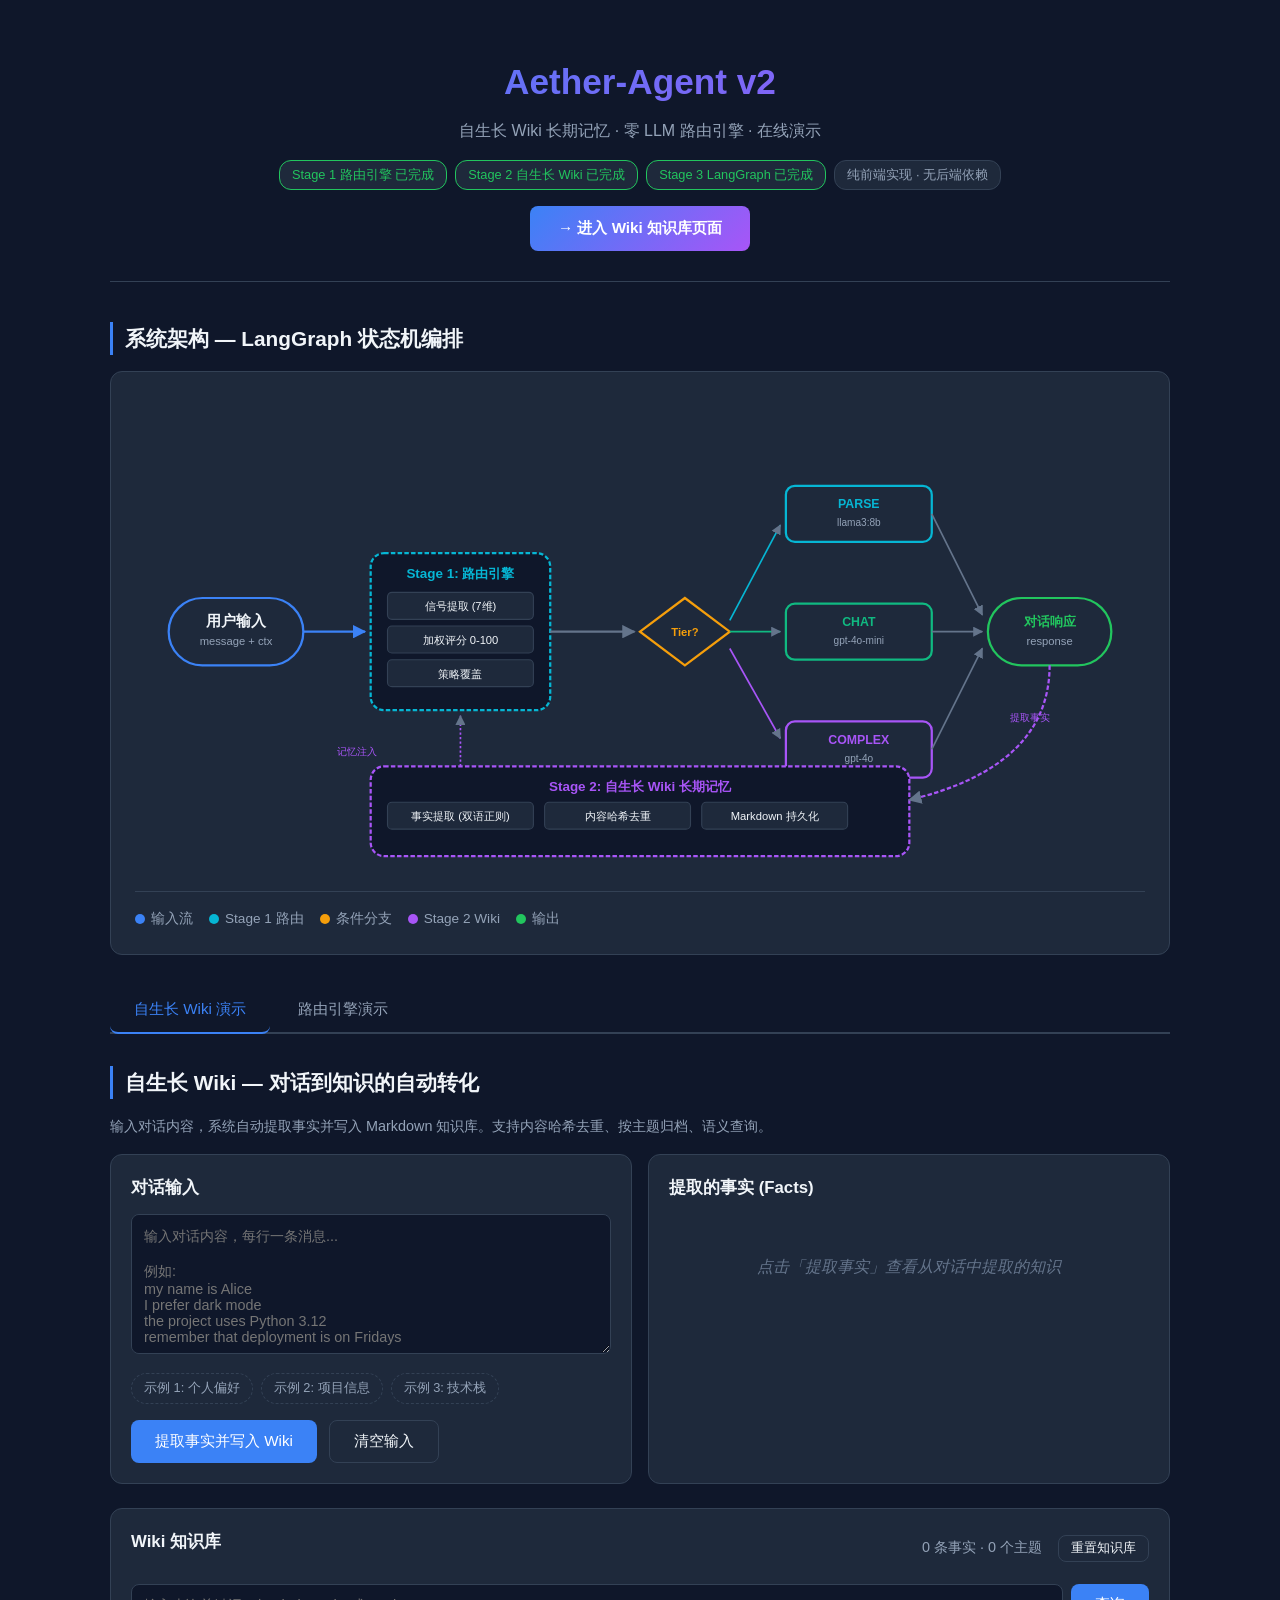
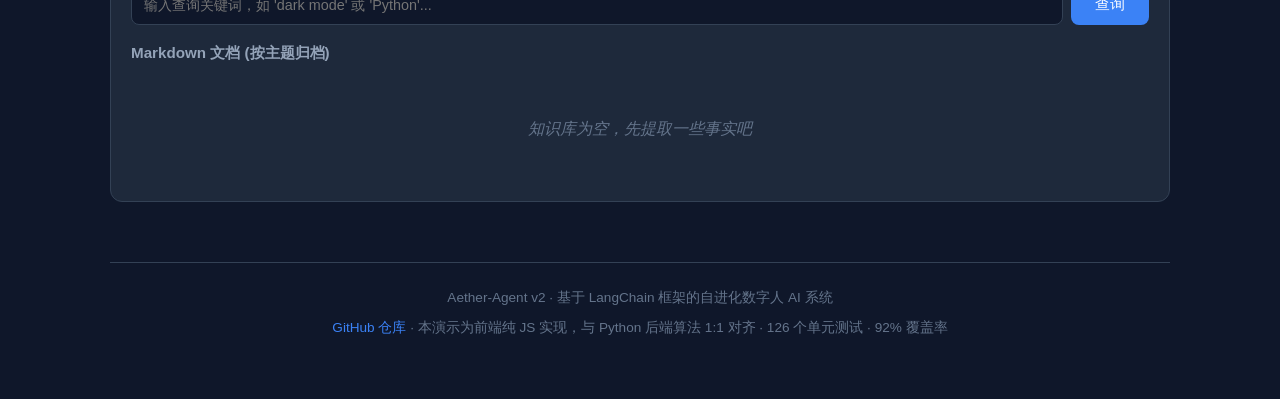
==== commit d849b17d: "feat: add standalone wiki.html page with self-growing knowledge base demo - New wiki-engine.js: modu" ====
--- a/demo/index.html
+++ b/demo/index.html
@@ -17,8 +17,11 @@
       <div class="badges">
         <span class="badge stage-done">Stage 1 路由引擎 已完成</span>
         <span class="badge stage-done">Stage 2 自生长 Wiki 已完成</span>
-        <span class="badge stage-wip">Stage 3 LangGraph 规划中</span>
+        <span class="badge stage-done">Stage 3 LangGraph 已完成</span>
         <span class="badge">纯前端实现 · 无后端依赖</span>
+      </div>
+      <div style="margin-top: 16px;">
+        <a href="wiki.html" style="display: inline-block; padding: 10px 28px; background: linear-gradient(135deg, #3b82f6 0%, #a855f7 100%); color: white; text-decoration: none; border-radius: 8px; font-weight: 600; font-size: 0.95rem;">→ 进入 Wiki 知识库页面</a>
       </div>
     </header>
 
